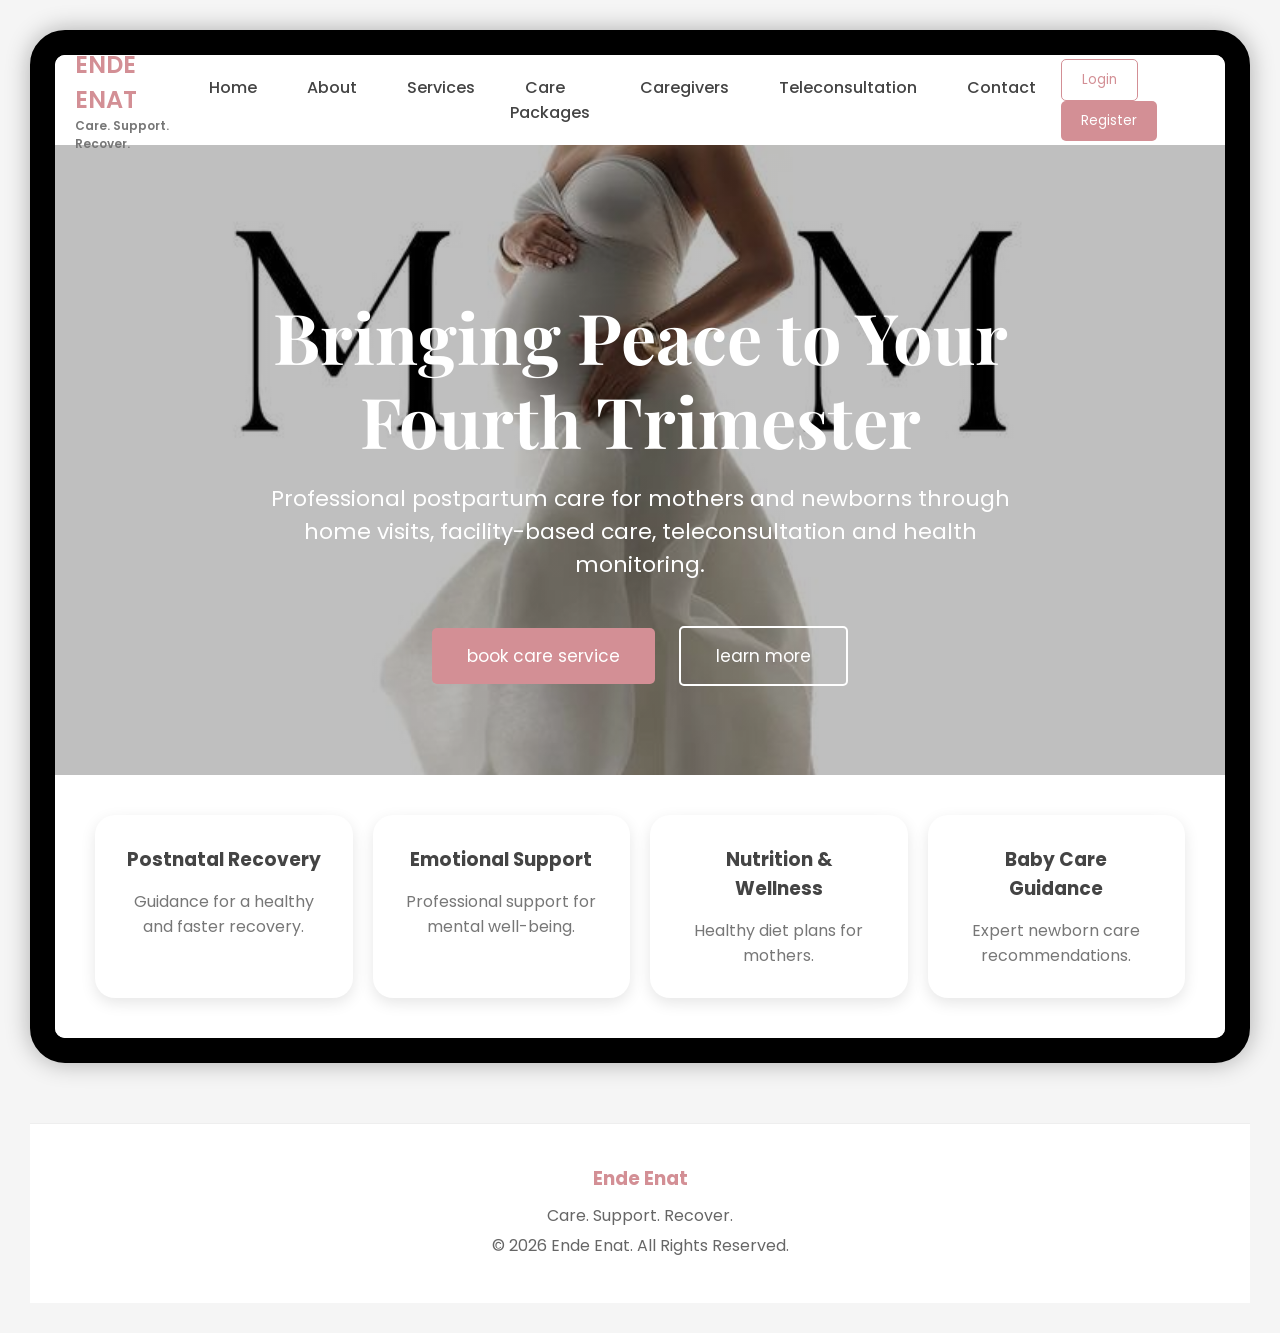
==== index.html @ 2b3325d2 "Add files via upload" ====
<!DOCTYPE html>
<html lang="en">
<head>
<meta charset="UTF-8">
<meta name="viewport" content="width=device-width, initial-scale=1.0">
<title>Postmaternal Care</title>

<link href="https://fonts.googleapis.com/css2?family=Playfair+Display:wght@600&family=Poppins:wght@300;400;500;600&display=swap" rel="stylesheet">

<link rel="stylesheet" href="style.css">
</head>
<body>

<div class="frame">

    <header>
        <nav>
            <div class="logo">
                ENDE ENAT
                <span>Care. Support. Recover.</span>
            </div>

            <ul class="nav-links">
                <li><a href="index.html">Home</a></li>
                <li><a href="about.html">About</a></li>
                <li><a href="services.html">Services</a></li>
                <li><a href="packages.html">Care Packages</a></li>
                <li><a href="caregivers.html">Caregivers</a></li>
                <li><a href="teleconsultation.html">Teleconsultation</a></li>
                <li><a href="contact.html">Contact</a></li>
            </ul>

            <div class="auth-buttons">
                <button class="login-btn">Login</button>
                <button class="register-btn">Register</button>
            </div>
        </nav>
    </header>

    <section class="hero">

        <div class="overlay">

            <div class="hero-content">

                <h1>Bringing Peace to Your Fourth Trimester</h1>

                <p>
Professional postpartum care for mothers and newborns through home visits, facility-based care, teleconsultation and health monitoring.
</p>

                <div class="hero-buttons">
                    <button id="startBtn">book care service</button>
                    <button class="outline-btn">learn more</button>
                </div>

            </div>

        </div>

    </section>

    <section class="services">

        <div class="card">
            <h3>Postnatal Recovery</h3>
            <p>Guidance for a healthy and faster recovery.</p>
        </div>

        <div class="card">
            <h3>Emotional Support</h3>
            <p>Professional support for mental well-being.</p>
        </div>

        <div class="card">
            <h3>Nutrition & Wellness</h3>
            <p>Healthy diet plans for mothers.</p>
        </div>

        <div class="card">
            <h3>Baby Care Guidance</h3>
            <p>Expert newborn care recommendations.</p>
        </div>

    </section>

</div>

<script src="script.js"></script>

</body>
    <footer>

<h3>Ende Enat</h3>

<p>Care. Support. Recover.</p>

<p>© 2026 Ende Enat. All Rights Reserved.</p>

</footer>
</html>
---- style.css ----
*{
margin:0;
padding:0;
box-sizing:border-box;
font-family:'Poppins',sans-serif;
}

body{
background:#f5f5f5;
padding:30px;
}



.frame{
border:25px solid #000;
border-radius:35px;
overflow:hidden;
max-width:1400px;
margin:auto;
background:white;
box-shadow:0 0 25px rgba(0,0,0,.3);
}
body.pink-page{
    background:#fdecef;
}


nav{
height:90px;
display:flex;
justify-content:space-between;
align-items:center;
padding:0 20px;
background:white;
}
.nav-links{
    display:flex;
    list-style:none;
    gap:20px;
    margin:0;
    padding:0;
    flex-wrap:nowrap;
}
ul{
    list-style:none;
}
.nav-links li{
    list-style:none;
}
.logo{
font-weight:600;
font-size:24px;
color:#d38f95;
}

.logo span{
display:block;
font-size:12px;
color:#777;
}

.nav-links a{
text-decoration:none;
color:#444;
font-weight:500;
padding:10px 15px;
border-radius:30px;
transition:0.3s;
}

.nav-links a:hover{
background:#f8d7da;
color:#d38f95;
}

.nav-links a.active{
background:#d38f95;
color:white;
}

.nav-links a{
text-decoration:none;
color:#444;
font-weight:500;
}

.auth-buttons button{
padding:10px 20px;
margin-left:10px;
border-radius:5px;
cursor:pointer;
}

.login-btn{
background:white;
border:1px solid #d38f95;
color:#d38f95;
transition:.3s;
}

.login-btn:hover{
background:#d38f95;
color:white;
}

.register-btn{
background:#d38f95;
border:none;
color:white;
transition:.3s;
}

.register-btn:hover{
background:#c47d88;
}



.hero{
height:700px;

background:
linear-gradient(rgba(0,0,0,.25),
rgba(0,0,0,.25)),
url("mother.jpg");

background-size:cover;
background-position:center;
background-repeat:no-repeat;
}

.overlay{
width:100%;
height:100%;
display:flex;
justify-content:center;
align-items:center;
text-align:center;
color:white;
}

.hero-overlay{
height:100%;
display:flex;
flex-direction:column;
justify-content:center;
align-items:center;
color:white;
text-align:center;
}

.hero-overlay h1{
font-size:70px;
max-width:800px;
}

.hero-overlay p{
font-size:24px;
margin:20px;
}
.hero-content{
max-width:800px;
padding:20px;
}

.hero-content h1{
font-family:'Playfair Display',serif;
font-size:70px;
line-height:1.2;
margin-bottom:20px;
}

.hero-content p{
font-size:22px;
margin-bottom:35px;
}

.hero-buttons button{
padding:15px 35px;
font-size:17px;
margin:10px;
cursor:pointer;
border-radius:5px;
transition:.3s;
}
.hero-buttons button:hover{
transform:translateY(-4px);
}

#startBtn{
background:#d38f95;
border:none;
color:white;
}

.outline-btn{
background:transparent;
border:2px solid white;
color:white;
}


.services{
background:white;
padding:40px;
display:grid;
grid-template-columns:repeat(4,1fr);
gap:20px;
margin-top:-70px;
position:relative;
z-index:10;
}

.card{
background:#fff;
padding:30px;
border-radius:20px;
text-align:center;
box-shadow:0 5px 15px rgba(0,0,0,.1);
transition:.3s;
}

.card:hover{
transform:translateY(-8px);
box-shadow:0 15px 25px rgba(0,0,0,.15);
}

.card h3{
margin-bottom:15px;
color:#444;
}

.card p{
color:#777;
}
.consult-form{
width:60%;
margin:auto;
display:flex;
flex-direction:column;
gap:15px;
}

.consult-form input,
.consult-form textarea{
padding:15px;
}

footer{
background:#fff;
text-align:center;
padding:40px;
margin-top:60px;
border-top:1px solid #eee;
}

footer h3{
color:#d38f95;
margin-bottom:10px;
}

footer p{
color:#666;
margin:5px;
}
.page-banner{
height:350px;
background:
linear-gradient(rgba(0,0,0,.4),
rgba(0,0,0,.4)),
url("mother.jpg");

background-size:cover;
background-position:center;

display:flex;
justify-content:center;
align-items:center;
}

.page-banner h1{
color:white;
font-size:60px;
}

.profile{
width:120px;
height:120px;
border-radius:50%;
object-fit:cover;
margin-bottom:15px;
}
form{
    max-width:600px;
    margin:60px;
    background:#fdecef;
    border-radius:24px;
    box-shadow:0 10px 30px rgba(0,0,0,0.1);
}
@media(max-width:768px){

body{
padding:10px;
}

.frame{
border:10px solid black;
}

nav{
flex-direction:column;
height:auto;
padding:20px;
}

.nav-links{
flex-wrap:wrap;
justify-content:center;
gap:10px;
margin-top:15px;
}

.hero{
height:500px;
}

.hero-content h1,
.hero-overlay h1{
font-size:38px;
}

.hero-content p,
.hero-overlay p{
font-size:18px;
}

.services{
grid-template-columns:1fr;
margin-top:0;
}

.consult-form{
width:90%;
}

}



/* ── About page ── */
.about-content {
  padding: 60px 80px;
  display: flex;
  flex-direction: column;
  gap: 40px;
  background: #fdecef;
}

.about-card {
  background: white;
  padding: 40px;
  border-radius: 20px;
  box-shadow: 0 5px 15px rgba(0,0,0,0.08);
}

.about-card h2 {
  color: #d38f95;
  font-family: 'Playfair Display', serif;
  font-size: 28px;
  margin-bottom: 15px;
}

.about-card p {
  color: #555;
  line-height: 1.8;
  margin-bottom: 10px;
}

/* ── Services / Packages / Caregivers grid ── */
.services-grid {
  background: white;
  padding: 60px 80px;
  display: grid;
  grid-template-columns: repeat(auto-fit, minmax(220px, 1fr));
  gap: 30px;
}

/* ── Form pages (Teleconsultation, Contact) ── */
.form-section {
  background: #fdecef;
  padding: 60px 80px;
  display: flex;
  justify-content: center;
}

.consult-form {
  width: 60%;
  display: flex;
  flex-direction: column;
  gap: 15px;
  background: white;
  padding: 40px;
  border-radius: 24px;
  box-shadow: 0 10px 30px rgba(0,0,0,0.1);
}

.consult-form input,
.consult-form textarea,
.consult-form select {
  padding: 14px 18px;
  border: 1px solid #e0c0c3;
  border-radius: 8px;
  font-family: 'Poppins', sans-serif;
  font-size: 15px;
  outline: none;
  transition: border .3s;
}

.consult-form input:focus,
.consult-form textarea:focus {
  border-color: #d38f95;
}

.consult-form textarea {
  height: 140px;
  resize: vertical;
}

.consult-form button {
  padding: 14px;
  background: #d38f95;
  color: white;
  border: none;
  border-radius: 8px;
  font-size: 16px;
  font-family: 'Poppins', sans-serif;
  cursor: pointer;
  transition: .3s;
}

.consult-form button:hover {
  background: #c47d88;
  transform: translateY(-3px);
}

/* ── Login / Register pages ── */
.auth-section {
  background: #fdecef;
  padding: 80px 40px;
  display: flex;
  justify-content: center;
  align-items: center;
  min-height: 500px;
}

.auth-box {
  background: white;
  padding: 50px 45px;
  border-radius: 24px;
  box-shadow: 0 10px 30px rgba(0,0,0,0.1);
  width: 100%;
  max-width: 450px;
  text-align: center;
}

.auth-box h2 {
  font-family: 'Playfair Display', serif;
  font-size: 32px;
  color: #d38f95;
  margin-bottom: 8px;
}

.auth-sub {
  color: #888;
  margin-bottom: 30px;
  font-size: 15px;
}

.auth-form {
  display: flex;
  flex-direction: column;
  gap: 14px;
}

.auth-form input,
.auth-form select {
  padding: 14px 18px;
  border: 1px solid #e0c0c3;
  border-radius: 8px;
  font-family: 'Poppins', sans-serif;
  font-size: 15px;
  outline: none;
  text-align: left;
  transition: border .3s;
}

.auth-form input:focus,
.auth-form select:focus {
  border-color: #d38f95;
}

.auth-submit {
  padding: 14px;
  background: #d38f95;
  color: white;
  border: none;
  border-radius: 8px;
  font-size: 16px;
  font-family: 'Poppins', sans-serif;
  cursor: pointer;
  transition: .3s;
  margin-top: 6px;
}

.auth-submit:hover {
  background: #c47d88;
  transform: translateY(-3px);
}

.auth-link {
  margin-top: 20px;
  color: #888;
  font-size: 14px;
}

.auth-link a {
  color: #d38f95;
  text-decoration: none;
  font-weight: 600;
}

.auth-link a:hover {
  text-decoration: underline;
}

/* ── Responsive additions ── */
@media (max-width: 768px) {
  .about-content,
  .services-grid,
  .form-section {
    padding: 30px 20px;
  }

  .consult-form {
    width: 100%;
    padding: 25px;
  }

  .services-grid {
    grid-template-columns: 1fr;
  }

  .auth-box {
    padding: 35px 25px;
  }
}
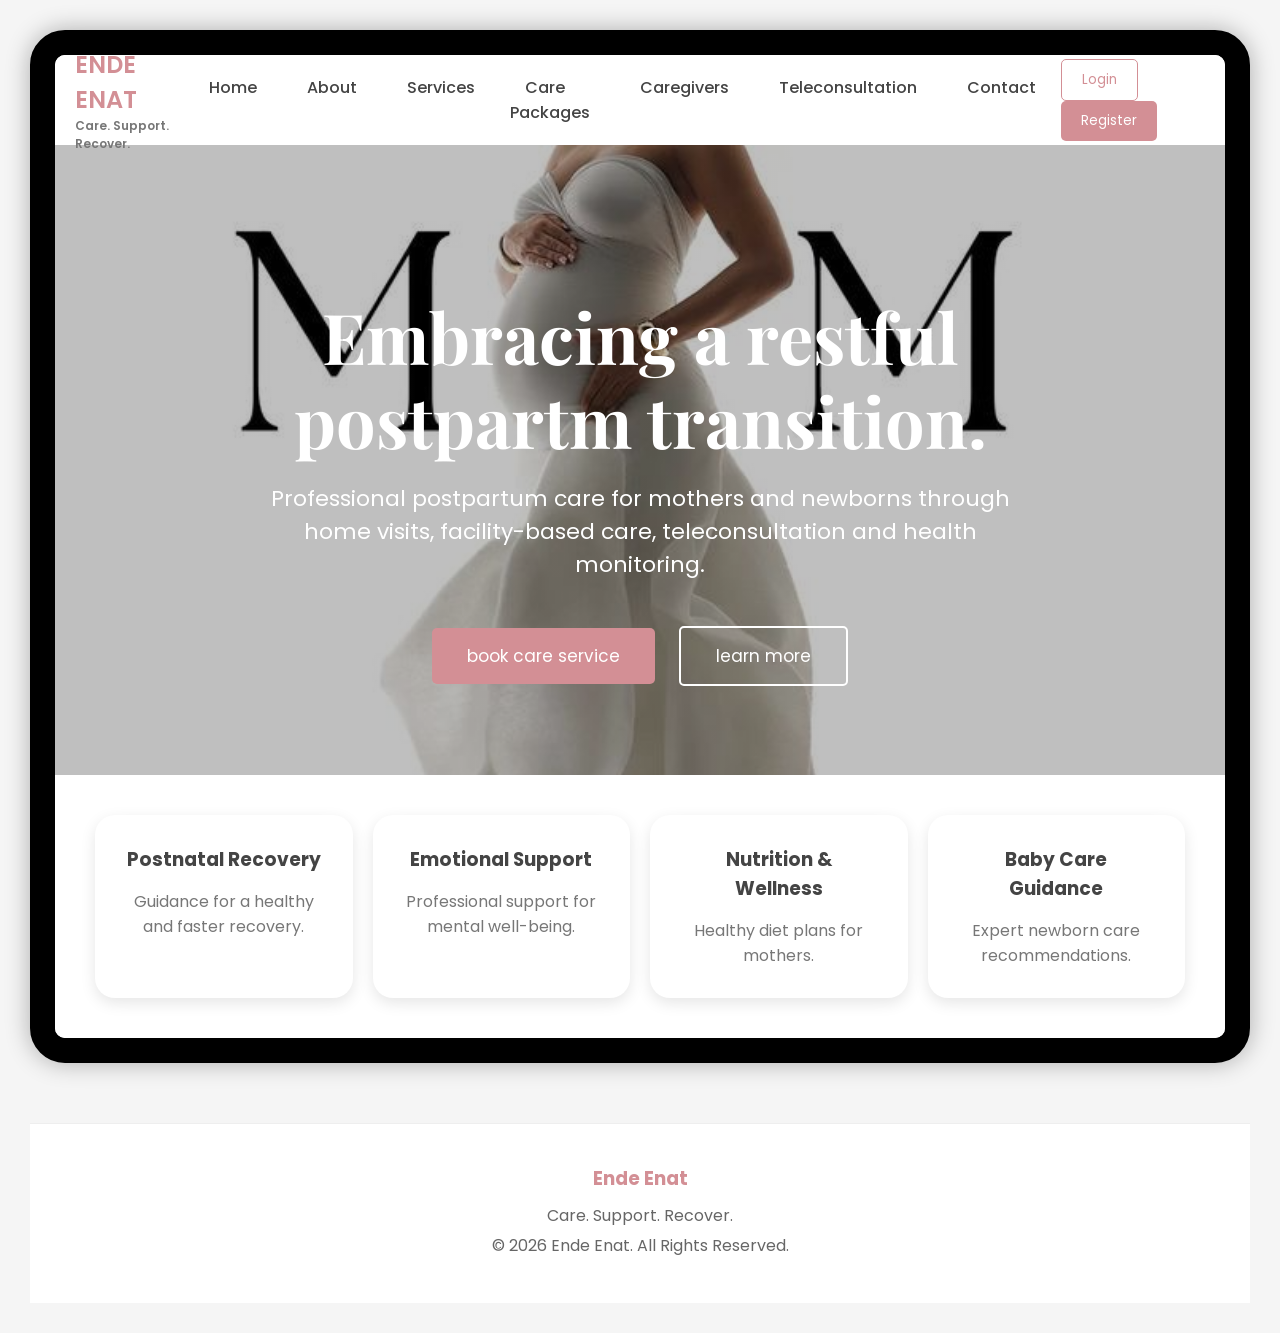
==== commit 7ecebad0: "index.html" ====
--- a/index.html
+++ b/index.html
@@ -43,7 +43,7 @@
 
             <div class="hero-content">
 
-                <h1>Bringing Peace to Your Fourth Trimester</h1>
+                <h1>Embracing a restful postpartm transition.</h1>
 
                 <p>
 Professional postpartum care for mothers and newborns through home visits, facility-based care, teleconsultation and health monitoring.
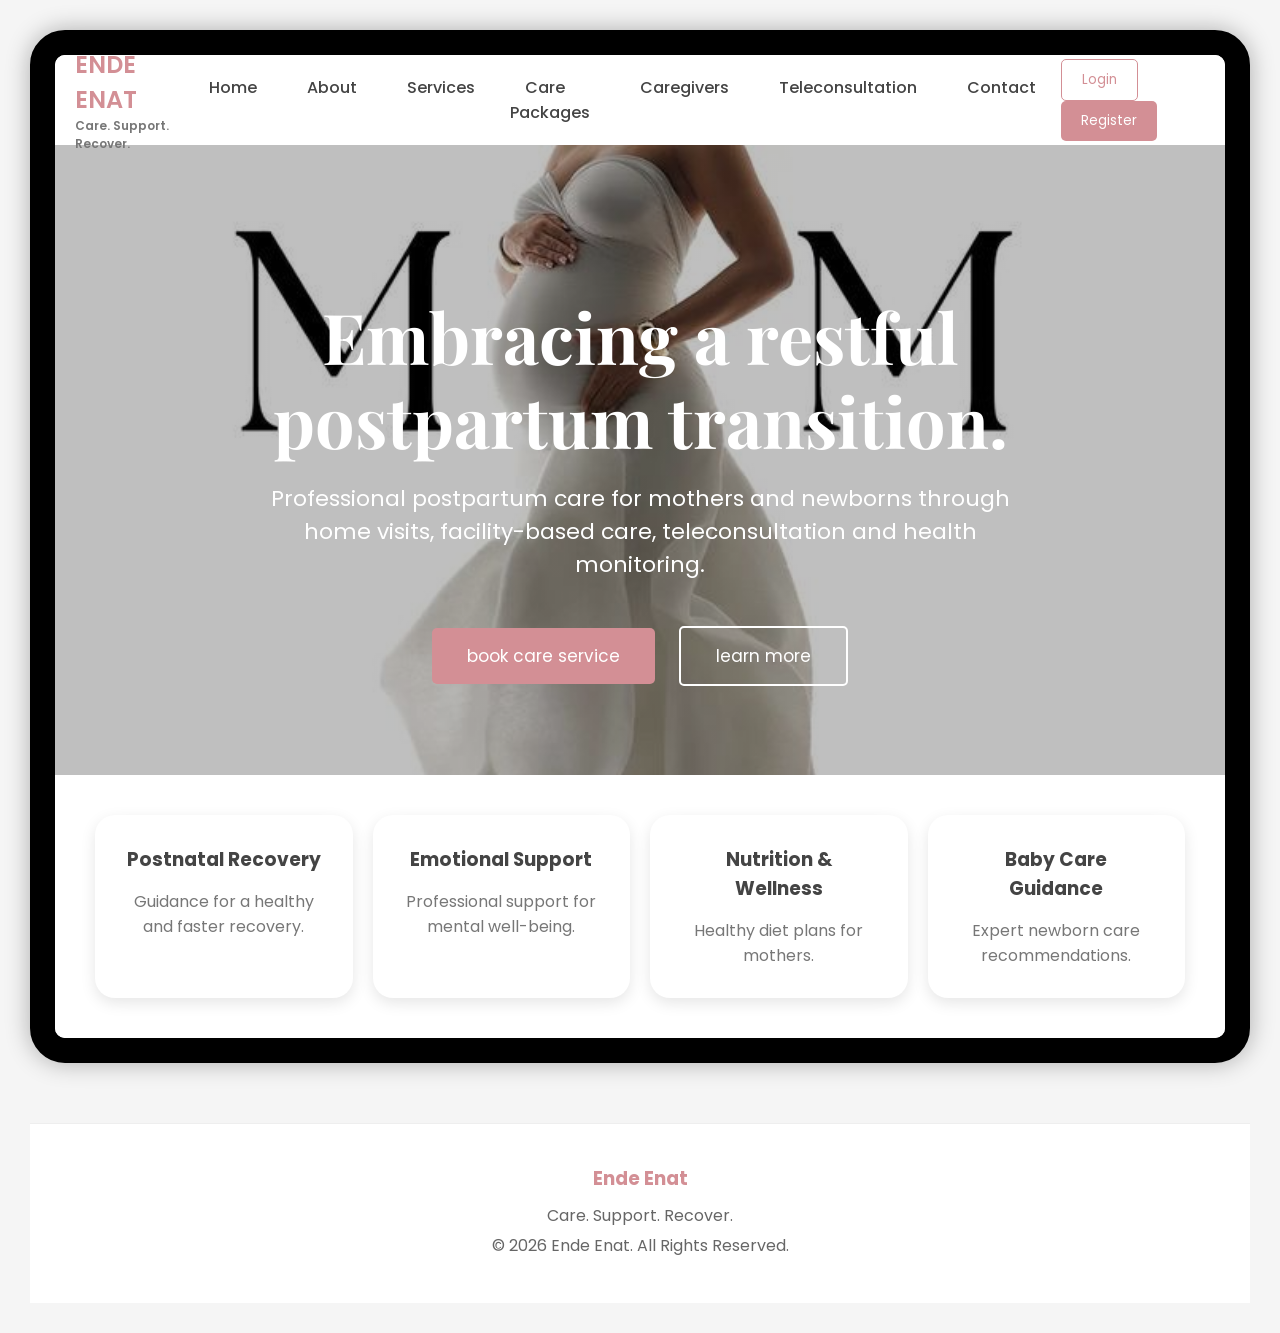
==== commit 0c3a7886: "index.html" ====
--- a/index.html
+++ b/index.html
@@ -43,7 +43,7 @@
 
             <div class="hero-content">
 
-                <h1>Embracing a restful postpartm transition.</h1>
+                <h1>Embracing a restful postpartum transition.</h1>
 
                 <p>
 Professional postpartum care for mothers and newborns through home visits, facility-based care, teleconsultation and health monitoring.
